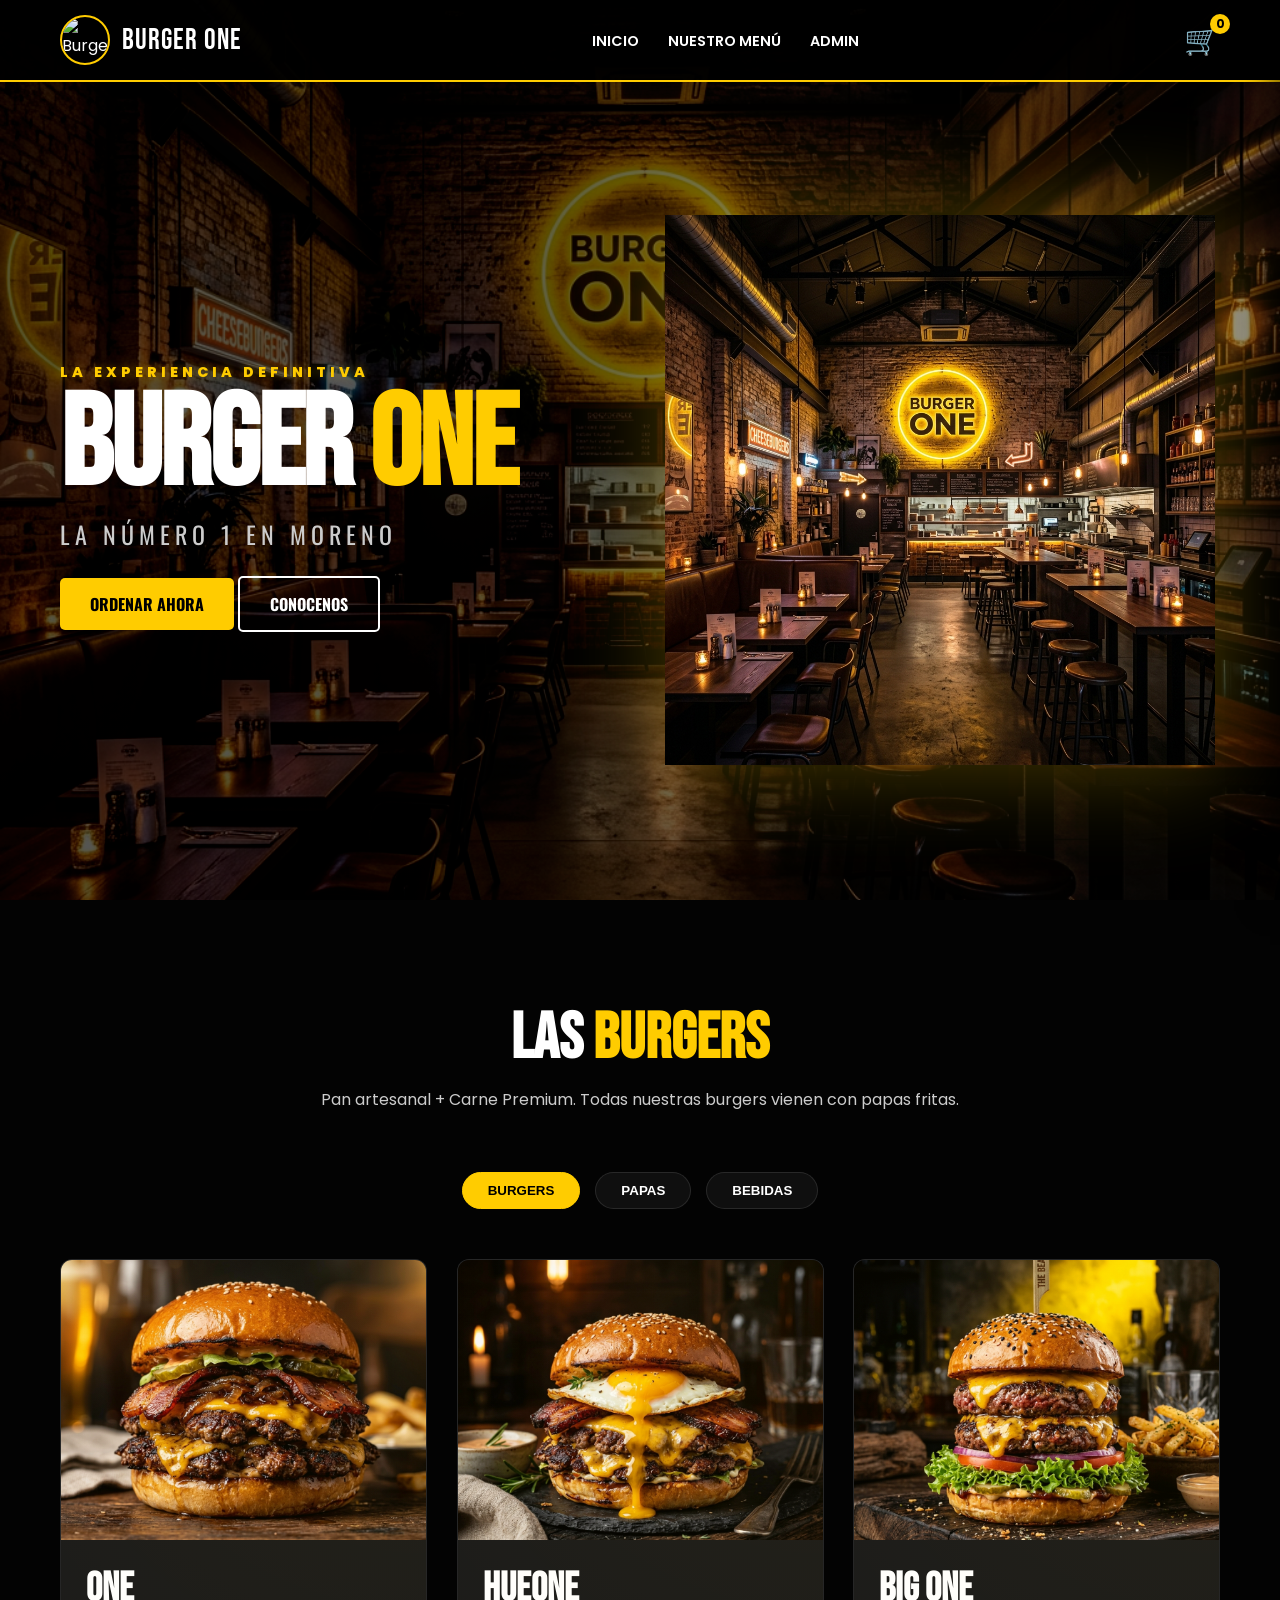
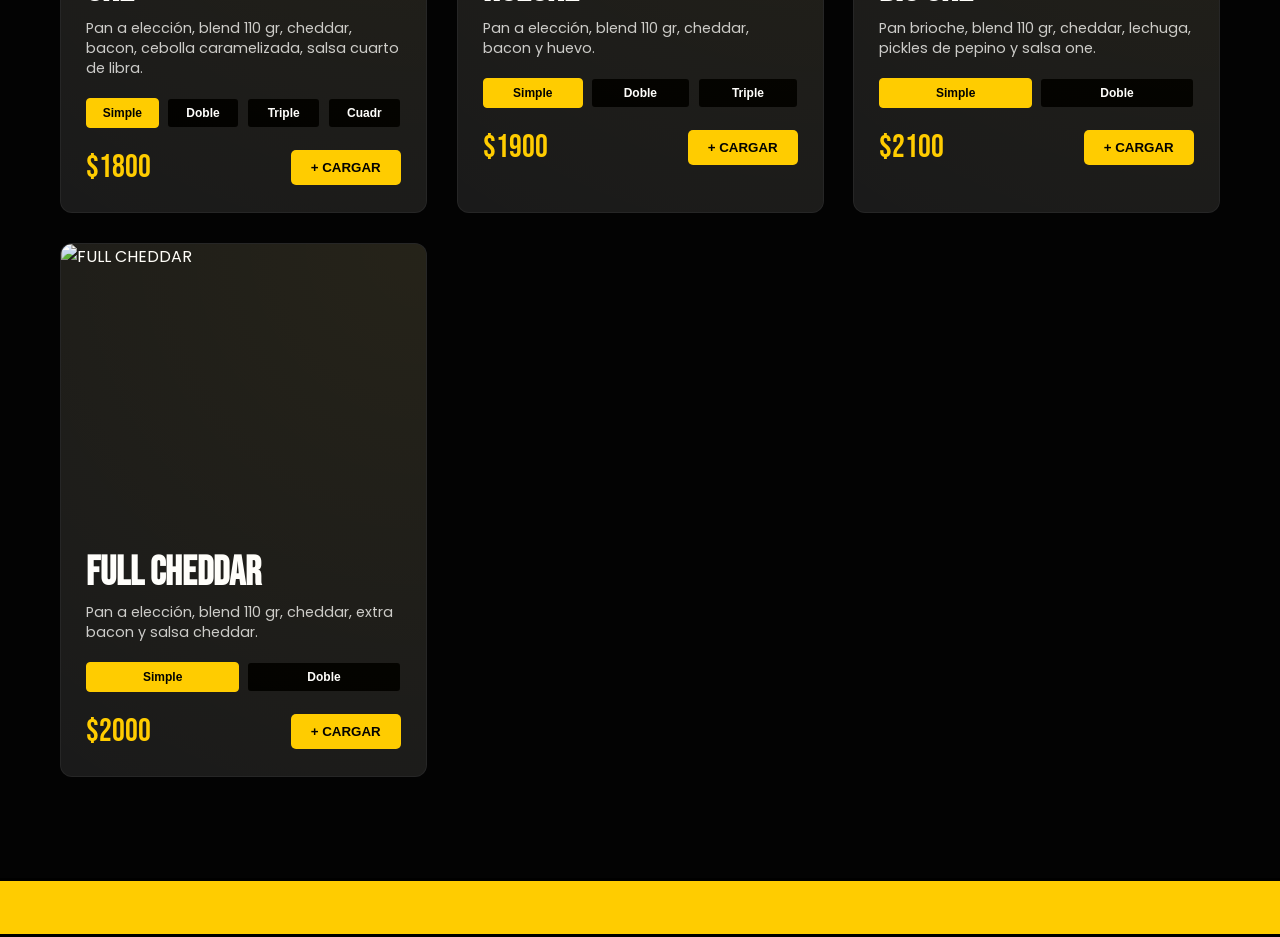
==== index.html @ 49684410 "Initial commit: Mobile and Performance optimized" ====
<!DOCTYPE html>
<html lang="es">

<head>
    <meta charset="UTF-8">
    <meta name="viewport" content="width=device-width, initial-scale=1.0">
    <title>Burger One - Moreno</title>
    <!-- Fonts -->
    <link rel="preconnect" href="https://fonts.googleapis.com">
    <link rel="preconnect" href="https://fonts.gstatic.com" crossorigin>
    <link
        href="https://fonts.googleapis.com/css2?family=Bebas+Neue&family=Oswald:wght@300;400;700&family=Poppins:wght@300;400;600&display=swap"
        rel="stylesheet">
    <link rel="stylesheet" href="styles.css">
</head>

<body>

    <header>
        <div class="container container-nav">
            <div class="logo">
                <img src="https://i.ibb.co/vzC7f0g/burger-one-logo.png" alt="Burger One Logo">
                <span>Burger One</span>
            </div>
            <nav id="desktop-nav">
                <a href="#hero">INICIO</a>
                <a href="#menu">NUESTRO MENÚ</a>
                <a href="admin.html" class="admin-link">ADMIN</a>
            </nav>
            <div class="cart-icon-container" onclick="toggleCart()">
                <span class="cart-count">0</span>
                🛒
            </div>
        </div>
    </header>

    <section id="hero" class="hero">
        <div class="hero-bg"></div>
        <div class="container hero-container">
            <div class="hero-text" data-aos="fade-right">
                <span class="hero-tagline">LA EXPERIENCIA DEFINITIVA</span>
                <h1>BURGER <span class="txt-yellow">ONE</span></h1>
                <p class="hero-location">LA NÚMERO 1 EN MORENO</p>
                <div class="hero-cta">
                    <a href="#menu" class="btn btn-yellow">ORDENAR AHORA</a>
                    <a href="https://wa.me/message/H6U5JCUY2WGXH1" class="btn btn-outline">CONOCENOS</a>
                </div>
            </div>
            <div class="hero-image-wrap" data-aos="zoom-in">
                <img src="img/hero.png" alt="Burguer Premium" class="floating-burger" loading="eager">
            </div>
        </div>
    </section>

    <section id="menu" class="menu">
        <div class="container">
            <div class="section-title">
                <h2>LAS <span class="txt-yellow">BURGERS</span></h2>
                <p>Pan artesanal + Carne Premium. Todas nuestras burgers vienen con papas fritas.</p>
            </div>

            <div class="filters">
                <button class="filter-btn active" onclick="filterMenu('burger')">BURGERS</button>
                <button class="filter-btn" onclick="filterMenu('papas')">PAPAS</button>
                <button class="filter-btn" onclick="filterMenu('bebida')">BEBIDAS</button>
            </div>

            <div id="product-grid" class="product-grid">
                <!-- Se cargará desde app.js -->
            </div>
        </div>
    </section>

    <div class="caution-banner">
        <div class="caution-text">
            ⚠️ TODAS NUESTRAS BURGERS VIENEN CON PAPAS ⚠️ &nbsp;&nbsp;&nbsp;&nbsp; ⚠️ TODAS NUESTRAS BURGERS VIENEN CON
            PAPAS ⚠️ &nbsp;&nbsp;&nbsp;&nbsp; ⚠️ TODAS NUESTRAS BURGERS VIENEN CON PAPAS ⚠️ &nbsp;&nbsp;&nbsp;&nbsp; ⚠️
            TODAS NUESTRAS BURGERS VIENEN CON PAPAS ⚠️ &nbsp;&nbsp;&nbsp;&nbsp;
        </div>
    </div>

    <!-- Carrito Lateral -->
    <div id="cart-drawer" class="cart-drawer">
        <div class="cart-header">
            <h3>MI PEDIDO</h3>
            <button class="close-btn" onclick="toggleCart()">×</button>
        </div>
        <div id="cart-items" class="cart-items">
            <!-- Items del carrito -->
        </div>
        <div class="cart-footer">
            <div class="total-row">
                <span>TOTAL:</span>
                <span id="cart-total">$0</span>
            </div>

            <div class="delivery-selection">
                <select id="order-type" onchange="toggleAddressField()">
                    <option value="pickup">Retiro en Moreno (Blvd. Evita 2886)</option>
                    <option value="delivery">Envío a Domicilio</option>
                </select>
                <input type="text" id="address-input" placeholder="Tu dirección exacta" style="display: none;">
                <textarea id="notes-input"
                    placeholder="Aclaraciones (Ej: Sin cebolla, pago con transferencia)"></textarea>
            </div>

            <button class="btn btn-whatsapp" onclick="checkout()">ENVIAR PEDIDO A WHATSAPP</button>
        </div>
    </div>

    <div id="toast-container"></div>

    <script src="app.js"></script>
</body>

</html>
---- styles.css ----
:root {
    --primary: #FFCC00;
    --primary-hover: #e6b800;
    --black: #000000;
    --dark-bg: #121212;
    --grey-card: #1a1a1a;
    --text-white: #ffffff;
    --text-muted: #cccccc;
    --caution-bg: #FFCC00;
}

* {
    margin: 0;
    padding: 0;
    box-sizing: border-box;
}

body {
    font-family: 'Poppins', sans-serif;
    color: var(--text-white);
    background-color: var(--dark-bg);
    /* Textura de pizarra oscura */
    background-image: linear-gradient(rgba(0,0,0,0.85), rgba(0,0,0,0.85)), url('https://images.unsplash.com/photo-1517524008412-1a082c49c391?auto=format&fit=crop&w=1600&q=80');
    background-size: cover;
    background-attachment: scroll; /* Cambiado de fixed para mayor fluidez en scroll */
    overflow-x: hidden;
}

.container {
    max-width: 1200px;
    margin: 0 auto;
    padding: 0 20px;
}

.txt-yellow { color: var(--primary); }

/* HEADER */
header {
    background: rgba(0,0,0,0.95);
    padding: 15px 0;
    position: fixed;
    top: 0;
    width: 100%;
    z-index: 1000;
    border-bottom: 2px solid var(--primary);
}

.container-nav {
    display: flex;
    justify-content: space-between;
    align-items: center;
}

.logo {
    display: flex;
    align-items: center;
    gap: 12px;
}

.logo img {
    height: 50px;
    width: 50px;
    border-radius: 50%;
    border: 2px solid var(--primary);
}

.logo span {
    font-family: 'Bebas Neue', cursive;
    font-size: 1.8rem;
    letter-spacing: 1px;
}

nav a {
    color: var(--text-white);
    text-decoration: none;
    margin-left: 25px;
    font-weight: 600;
    font-size: 0.9rem;
    transition: color 0.3s;
}

nav a:hover { color: var(--primary); }

.cart-icon-container {
    position: relative;
    font-size: 1.8rem;
    cursor: pointer;
    transition: transform 0.3s;
}

.cart-icon-container:hover { transform: scale(1.1); }

.cart-count {
    position: absolute;
    top: -5px;
    right: -10px;
    background: var(--primary);
    color: var(--black);
    font-size: 0.75rem;
    font-weight: 700;
    height: 20px;
    width: 20px;
    border-radius: 50%;
    display: flex;
    align-items: center;
    justify-content: center;
}

/* HERO 2.0 - VISUAL SHOCK */
.hero {
    min-height: 100vh;
    display: flex;
    align-items: center;
    position: relative;
    padding-top: 80px;
    overflow: hidden;
}

.hero-bg {
    position: absolute;
    top: 0;
    left: 0;
    width: 100%;
    height: 100%;
    background: linear-gradient(to right, rgba(0,0,0,0.9) 30%, rgba(0,0,0,0.4) 100%), 
                url('img/hero.png'); /* Fallback logic or dynamic */
    background-size: cover;
    background-position: center;
    z-index: 1;
}

/* Custom Hero Background for Shop */
.hero-bg::before {
    content: '';
    position: absolute;
    top:0; left:0; width:100%; height:100%;
    background: url('img/hero.png'); /* Usaremos la del local */
    background-size: cover;
    background-position: center;
    opacity: 0.6;
    filter: brightness(0.5) contrast(1.2);
}

.hero-container {
    display: flex;
    align-items: center;
    justify-content: space-between;
    width: 100%;
    z-index: 2;
    gap: 40px;
}

.hero-text {
    flex: 1;
    max-width: 600px;
}

.hero-tagline {
    display: block;
    color: var(--primary);
    font-weight: 800;
    letter-spacing: 4px;
    margin-bottom: 10px;
    font-size: 0.9rem;
    text-shadow: 0 0 10px rgba(255, 204, 0, 0.4);
}

.hero h1 {
    font-family: 'Bebas Neue', cursive;
    font-size: 8rem;
    line-height: 0.85;
    margin-bottom: 15px;
    letter-spacing: -2px;
}

.hero-location {
    font-family: 'Oswald', sans-serif;
    font-size: 1.5rem;
    color: var(--text-muted);
    letter-spacing: 5px;
    margin-bottom: 40px;
    text-transform: uppercase;
}

.hero-image-wrap {
    flex: 1;
    display: flex;
    justify-content: center;
    align-items: center;
}

.floating-burger {
    width: 100%;
    max-width: 550px;
    filter: drop-shadow(0 0 50px rgba(255, 204, 0, 0.3));
    animation: float 4s ease-in-out infinite;
}

@keyframes float {
    0%, 100% { transform: translateY(0) rotate(2deg); }
    50% { transform: translateY(-20px) rotate(-2deg); }
}

/* CARDS 2.0 - GLASSMORPHISM */
.card {
    background: rgba(26, 26, 26, 0.6);
    backdrop-filter: blur(15px);
    border-radius: 20px;
    overflow: hidden;
    border: 1px solid rgba(255, 255, 255, 0.05);
    transition: transform 0.3s ease; /* Simplificado para mayor suavidad */
    position: relative;
    will-change: transform; /* Hint para el navegador */
}

.card:hover { 
    transform: translateY(-15px) scale(1.02);
    border-color: var(--primary);
    box-shadow: 0 20px 40px rgba(0,0,0,0.6), 0 0 20px rgba(255, 204, 0, 0.1);
}

.card::after {
    content: '';
    position: absolute;
    top: 0; left: 0; width: 100%; height: 100%;
    background: radial-gradient(circle at top right, rgba(255,204,0,0.05), transparent);
    pointer-events: none;
}

/* BOTONES */
.btn {
    padding: 14px 30px;
    border-radius: 5px;
    text-decoration: none;
    font-weight: 700;
    font-family: 'Oswald', sans-serif;
    text-transform: uppercase;
    transition: all 0.3s;
    cursor: pointer;
    border: none;
}

.btn-yellow { background: var(--primary); color: var(--black); }
.btn-yellow:hover { background: var(--primary-hover); transform: translateY(-3px); }

.btn-outline {
    background: transparent;
    border: 2px solid var(--text-white);
    color: var(--text-white);
}

.btn-outline:hover { background: var(--text-white); color: var(--black); }

.btn-whatsapp {
    width: 100%;
    background: #25d366;
    color: white;
    margin-top: 20px;
}

/* MENU */
.menu {
    padding: 100px 0;
}

.section-title {
    text-align: center;
    margin-bottom: 60px;
}

.section-title h2 {
    font-family: 'Bebas Neue', cursive;
    font-size: 4rem;
    margin-bottom: 10px;
}

.section-title p { color: var(--text-muted); }

.filters {
    display: flex;
    justify-content: center;
    gap: 15px;
    margin-bottom: 50px;
}

.filter-btn {
    background: rgba(255,255,255,0.05);
    border: 1px solid rgba(255,255,255,0.1);
    color: white;
    padding: 10px 25px;
    border-radius: 50px;
    font-weight: 600;
    cursor: pointer;
    transition: all 0.3s;
}

.filter-btn:hover, .filter-btn.active {
    background: var(--primary);
    color: var(--black);
    border-color: var(--primary);
}

.product-grid {
    display: grid;
    grid-template-columns: repeat(auto-fill, minmax(350px, 1fr));
    gap: 30px;
}

/* PRODUCT CARDS */
.card {
    background: var(--grey-card);
    border-radius: 12px;
    overflow: hidden;
    border: 1px solid rgba(255,255,255,0.05);
    transition: transform 0.4s;
}

.card:hover { transform: translateY(-10px); }

.card-img-container {
    height: 280px;
    overflow: hidden;
    position: relative;
}

.card img {
    width: 100%;
    height: 100%;
    object-fit: cover;
    transition: transform 0.5s;
}

.card:hover img { transform: scale(1.1); }

.card-info {
    padding: 25px;
}

.card-info h3 {
    font-family: 'Bebas Neue', cursive;
    font-size: 2.5rem;
    margin-bottom: 5px;
}

.card-info .ingredients {
    color: var(--text-muted);
    font-size: 0.9rem;
    margin-bottom: 20px;
    line-height: 1.4;
}

/* Variant Selectors */
.variants {
    display: flex;
    gap: 8px;
    margin-bottom: 20px;
}

.variant-btn {
    flex: 1;
    background: var(--black);
    border: 1px solid rgba(255,255,255,0.1);
    color: white;
    padding: 7px;
    font-size: 0.75rem;
    font-weight: 700;
    border-radius: 4px;
    cursor: pointer;
    transition: all 0.2s;
}

.variant-btn.active {
    background: var(--primary);
    color: var(--black);
    border-color: var(--primary);
}

.card-footer {
    display: flex;
    justify-content: space-between;
    align-items: center;
}

.card-footer .price {
    font-family: 'Bebas Neue', cursive;
    font-size: 2rem;
    color: var(--primary);
}

.add-btn {
    background: var(--primary);
    color: var(--black);
    border: none;
    padding: 10px 20px;
    font-weight: 800;
    border-radius: 5px;
    cursor: pointer;
}

/* CAUTION BANNER */
.caution-banner {
    background: var(--caution-bg);
    color: var(--black);
    padding: 12px 0;
    font-weight: 900;
    font-size: 1.2rem;
    white-space: nowrap;
    overflow: hidden;
    position: relative;
    border-top: 3px solid var(--black);
    border-bottom: 3px solid var(--black);
}

.caution-text {
    display: inline-block;
    padding-left: 100%;
    animation: scrollBanner 30s linear infinite;
    will-change: transform;
}

@keyframes scrollBanner {
    0% { transform: translateX(0); }
    100% { transform: translateX(-100%); }
}

/* CARRITO DRAWER */
.cart-drawer {
    position: fixed;
    top: 0;
    right: 0;
    width: 450px;
    height: 100vh;
    background: var(--grey-card);
    z-index: 2000;
    transform: translateX(100%);
    transition: transform 0.4s cubic-bezier(0.82, 0.085, 0.395, 0.895);
    box-shadow: -10px 0 30px rgba(0,0,0,0.5);
    display: flex;
    flex-direction: column;
}

.cart-drawer.active { transform: translateX(0); }

.cart-header {
    background: var(--black);
    padding: 25px;
    display: flex;
    justify-content: space-between;
    align-items: center;
    border-bottom: 1px solid var(--primary);
}

.cart-header h3 {
    font-family: 'Bebas Neue', cursive;
    font-size: 2rem;
    color: var(--primary);
}

.close-btn {
    background: transparent;
    border: none;
    color: white;
    font-size: 2rem;
    cursor: pointer;
}

.cart-items {
    flex: 1;
    overflow-y: auto;
    padding: 20px;
}

.cart-item {
    display: flex;
    justify-content: space-between;
    align-items: center;
    background: var(--black);
    padding: 15px;
    border-radius: 8px;
    margin-bottom: 12px;
}

.cart-item-info h4 { font-size: 1rem; margin-bottom: 5px; }
.cart-item-info p { color: var(--primary); font-weight: 700; }

.remove-btn {
    background: transparent;
    border: none;
    color: #ff4444;
    cursor: pointer;
    font-size: 1.2rem;
}

.cart-footer {
    padding: 25px;
    background: var(--black);
    border-top: 1px solid rgba(255,255,255,0.1);
}

.total-row {
    display: flex;
    justify-content: space-between;
    font-family: 'Bebas Neue', cursive;
    font-size: 2.2rem;
    margin-bottom: 20px;
}

.delivery-selection select, .delivery-selection input, .delivery-selection textarea {
    width: 100%;
    padding: 12px;
    margin-bottom: 12px;
    background: #111;
    border: 1px solid #333;
    color: white;
    border-radius: 5px;
    font-family: inherit;
}

/* Animations */
@keyframes fadeIn {
    from { opacity: 0; transform: translateY(20px); }
    to { opacity: 1; transform: translateY(0); }
}

/* Toasts */
#toast-container {
    position: fixed;
    bottom: 30px;
    left: 50%;
    transform: translateX(-50%);
    z-index: 9999;
}

.toast {
    background: var(--black);
    color: white;
    padding: 12px 30px;
    border: 1px solid var(--primary);
    border-radius: 50px;
    font-weight: 600;
    margin-top: 10px;
    animation: toastScale 0.3s ease forwards;
}

@keyframes toastScale {
    from { transform: scale(0.5); opacity: 0; }
    to { transform: scale(1); opacity: 1; }
}

@media (max-width: 900px) {
    .container-nav nav { display: none; }
    
    .hero { padding-top: 80px; text-align: center; height: auto; padding-bottom: 50px; }
    
    .hero-container { flex-direction: column; gap: 20px; }
    
    .hero-bg {
        background: radial-gradient(circle, rgba(0,0,0,0.8) 20%, rgba(0,0,0,0.6) 100%), 
                    url('img/hero.png') !important;
        background-position: center !important;
    }

    .hero-text { max-width: 100%; order: 1; }
    
    .hero h1 { 
        font-size: clamp(3.5rem, 15vw, 5rem); 
        letter-spacing: -1px;
    }
    
    .hero-location { font-size: 1.1rem; letter-spacing: 2px; }
    
    .hero-image-wrap { order: 2; width: 100%; }
    
    .floating-burger { max-width: 280px; }

    .product-grid { grid-template-columns: 1fr; padding: 0 10px; }
    
    .cart-drawer { width: 100%; }

    .caution-banner { font-size: 0.9rem; }
}

/* STATES */
.sold-out { filter: grayscale(1); opacity: 0.6; pointer-events: none; }
.featured { border: 2px solid var(--primary); box-shadow: 0 0 20px rgba(255, 204, 0, 0.2); }
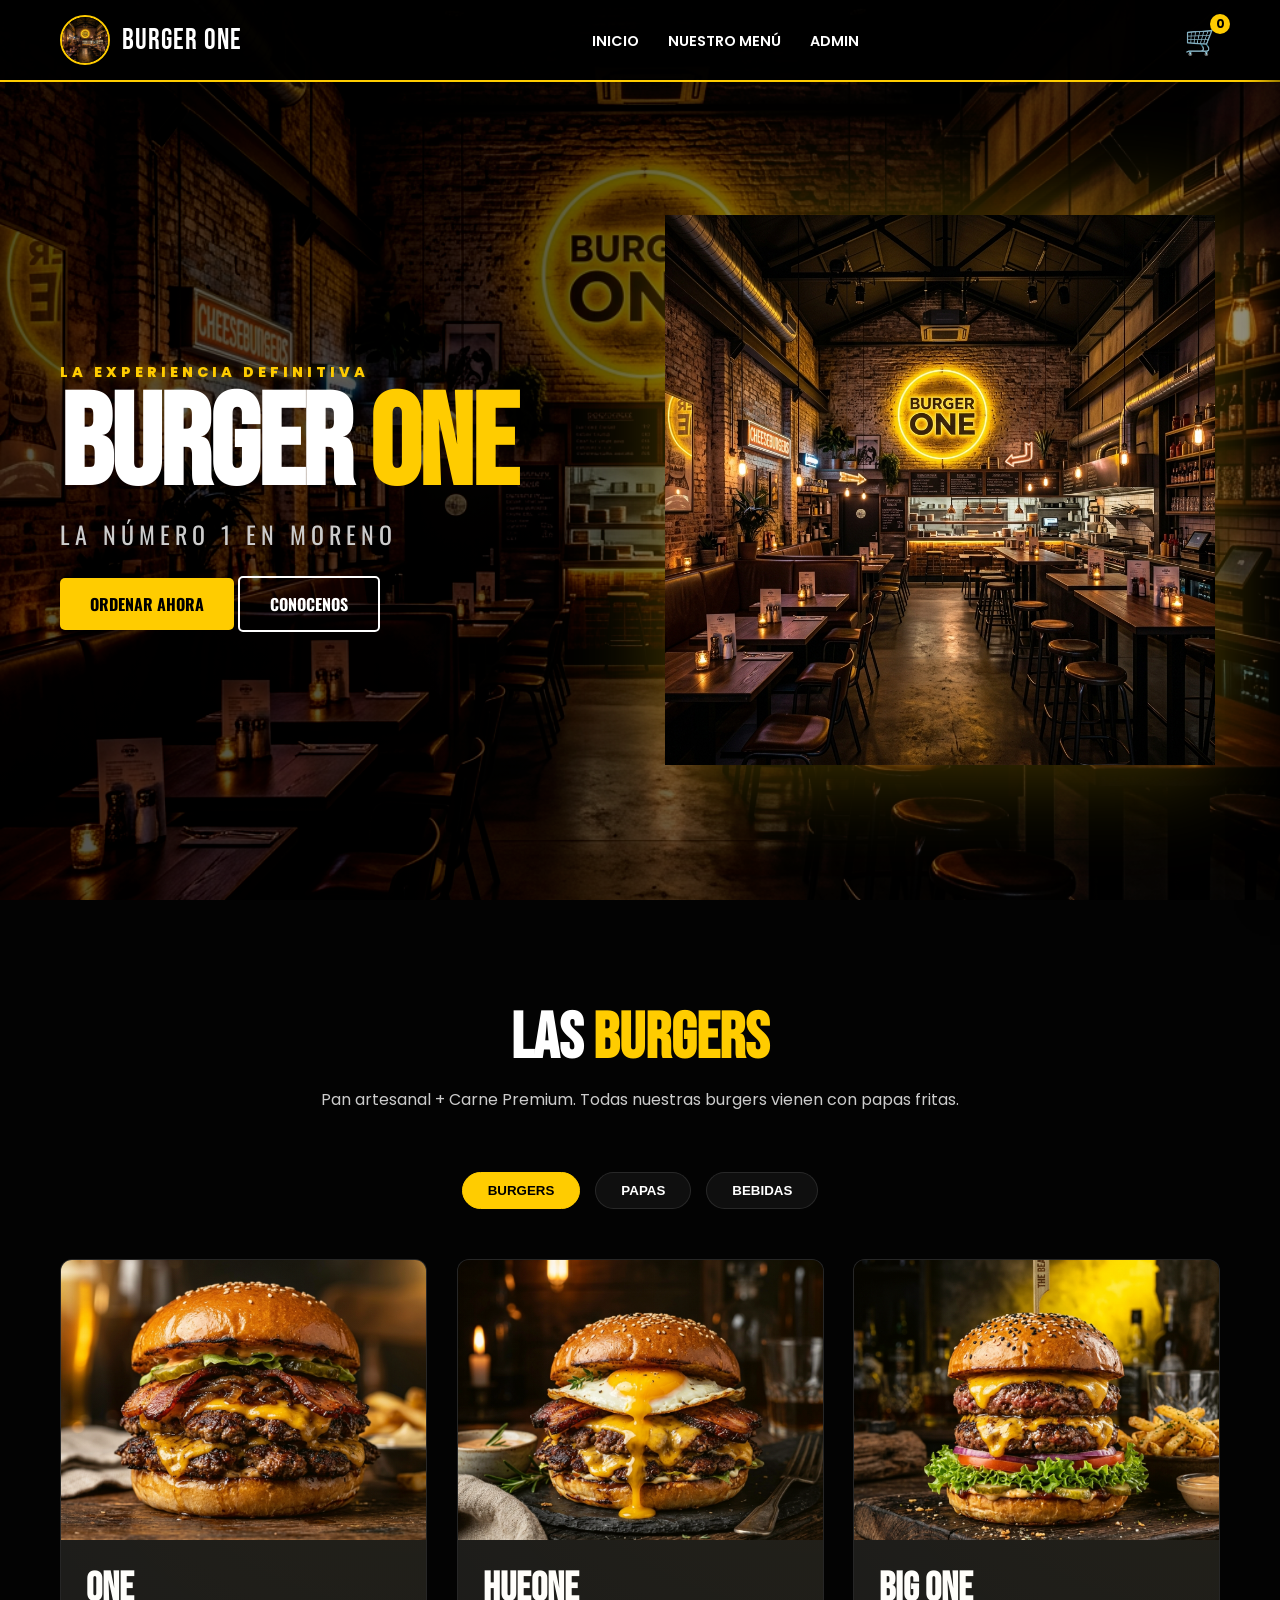
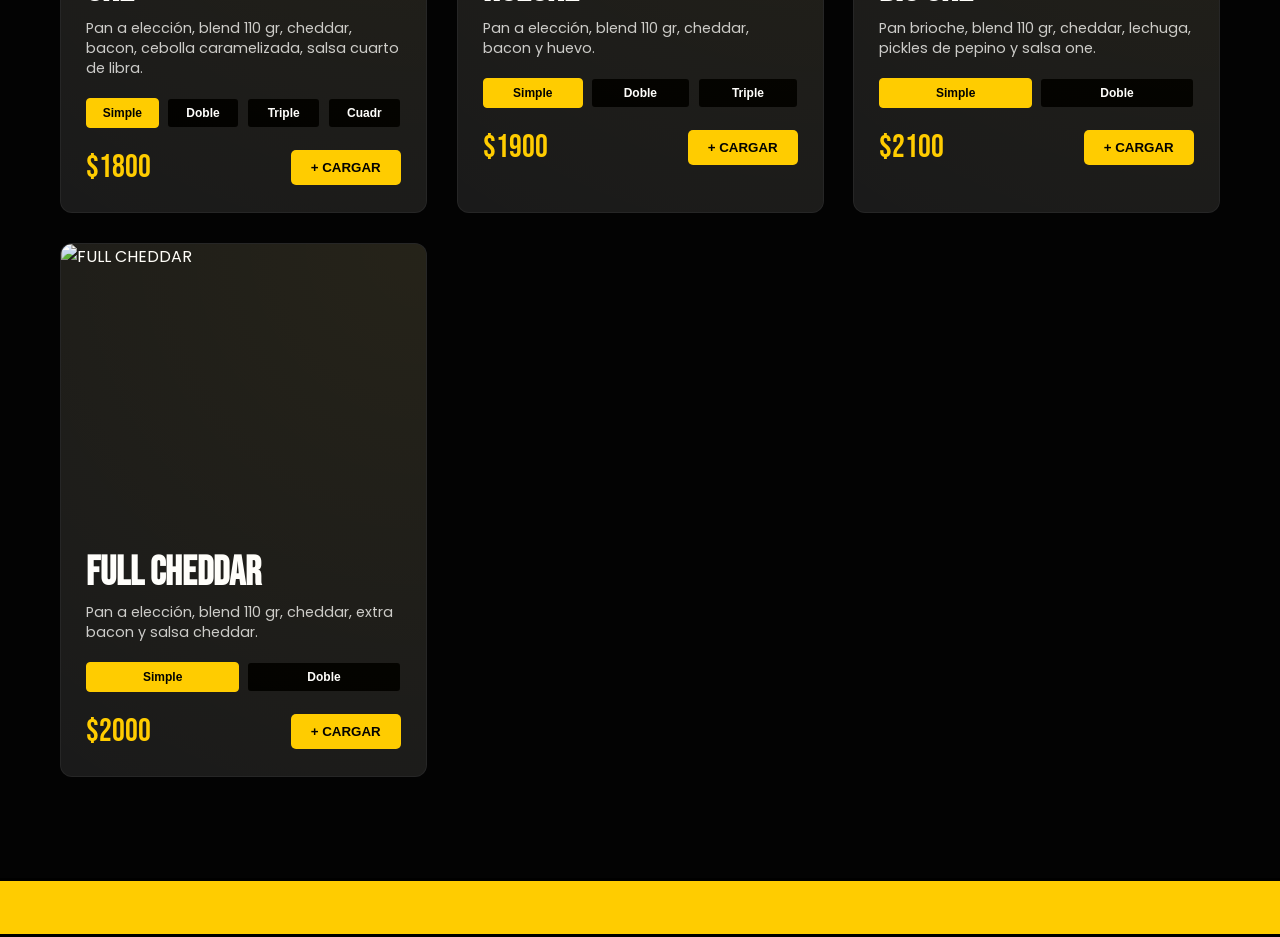
==== commit aa2e326f: "Update logo to use the high-quality hero image" ====
--- a/index.html
+++ b/index.html
@@ -19,7 +19,7 @@
     <header>
         <div class="container container-nav">
             <div class="logo">
-                <img src="https://i.ibb.co/vzC7f0g/burger-one-logo.png" alt="Burger One Logo">
+                <img src="img/hero.png" alt="Burger One Logo">
                 <span>Burger One</span>
             </div>
             <nav id="desktop-nav">
